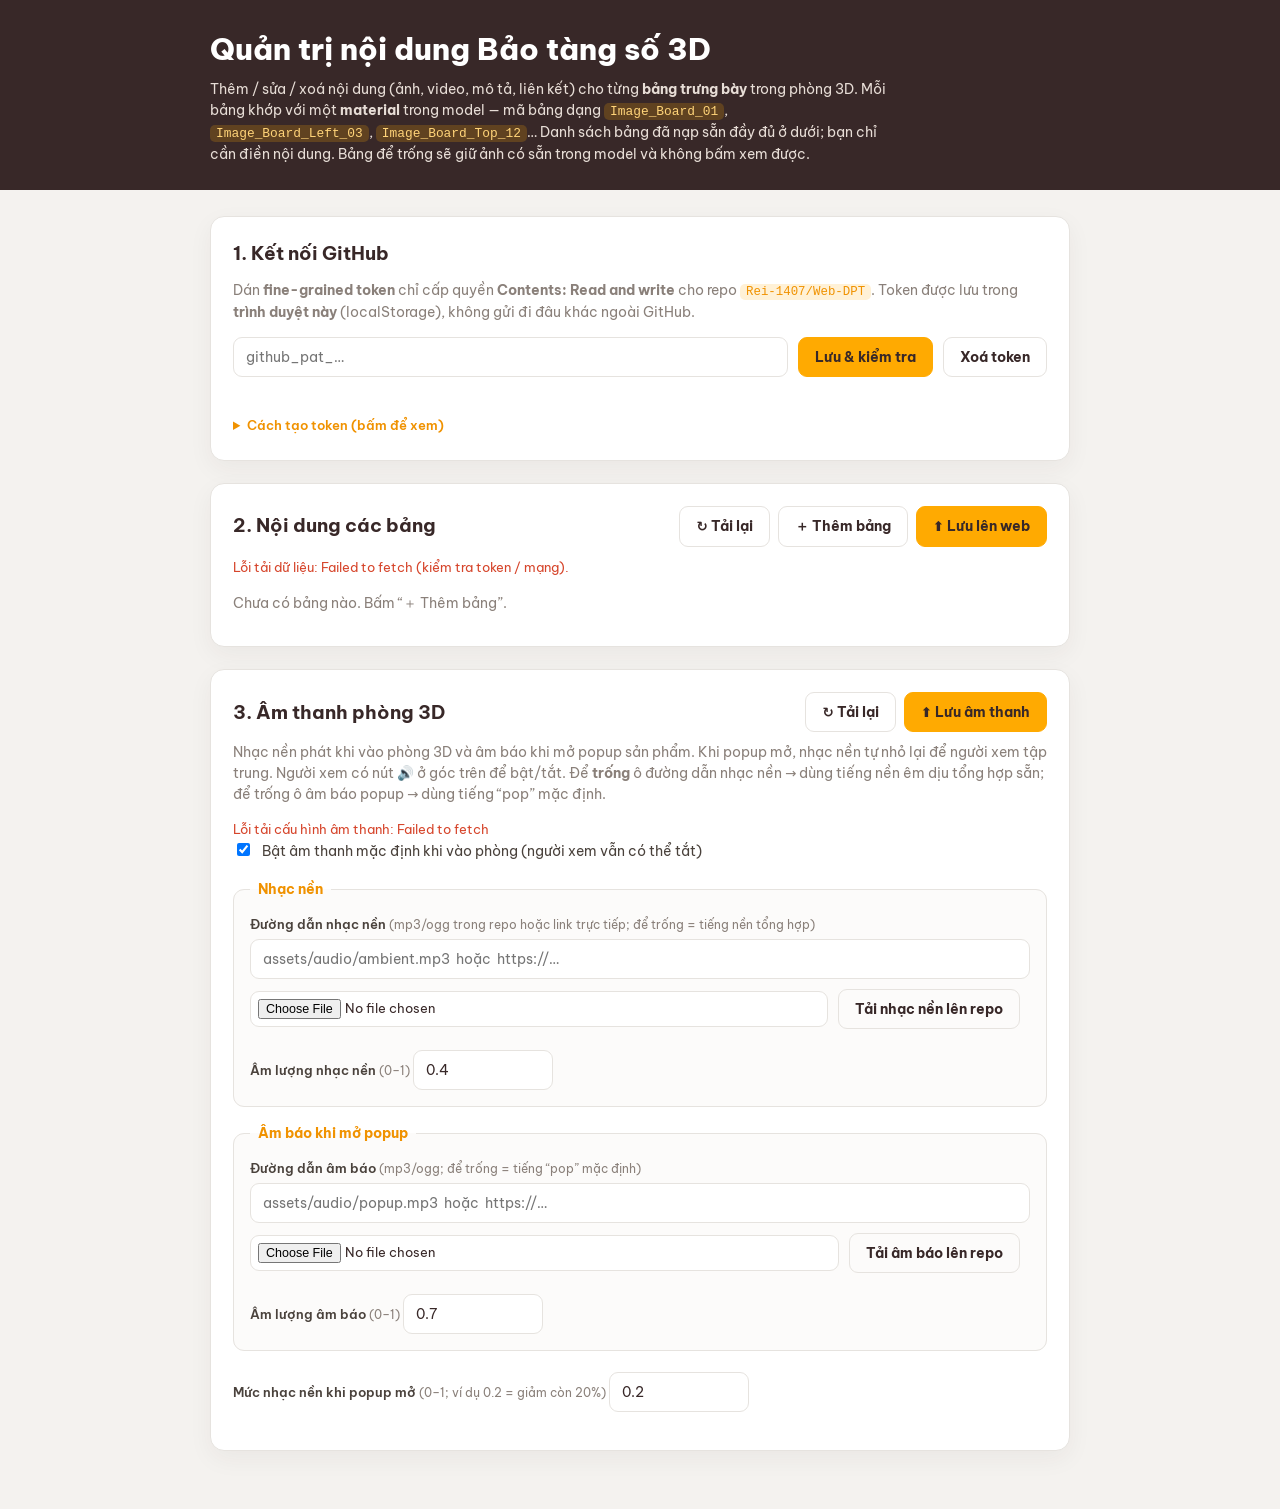
==== admin.html @ fab126c3 "Add 3D model and environment setup for virtual museum experience - Introduced BaoTangSo.glb as the p" ====
<!DOCTYPE html>
<html lang="vi">
<head>
  <meta charset="UTF-8" />
  <meta name="viewport" content="width=device-width, initial-scale=1.0" />
  <meta name="robots" content="noindex, nofollow" />
  <title>Quản trị nội dung – Bảo tàng số 3D</title>
  <link rel="icon" type="image/png" href="assets/img/favicon.png" />

  <link rel="preconnect" href="https://fonts.googleapis.com" />
  <link rel="preconnect" href="https://fonts.gstatic.com" crossorigin />
  <link href="https://fonts.googleapis.com/css2?family=Be+Vietnam+Pro:wght@400;500;600;700;800&display=swap" rel="stylesheet" />
  <link rel="stylesheet" href="assets/css/admin.css" />
</head>
<body>
  <header class="adm-header">
    <div class="adm-wrap">
      <h1>Quản trị nội dung Bảo tàng số 3D</h1>
      <p>Thêm / sửa / xoá nội dung (ảnh, video, mô tả, liên kết) cho từng <b>bảng trưng bày</b> trong phòng 3D.
         Mỗi bảng khớp với một <b>material</b> trong model — mã bảng dạng <code>Image_Board_01</code>,
         <code>Image_Board_Left_03</code>, <code>Image_Board_Top_12</code>… Danh sách bảng đã nạp sẵn đầy đủ ở dưới;
         bạn chỉ cần điền nội dung. Bảng để trống sẽ giữ ảnh có sẵn trong model và không bấm xem được.</p>
    </div>
  </header>

  <main class="adm-wrap adm-main">

    <!-- ================= 1. TOKEN ================= -->
    <section class="adm-card">
      <h2>1. Kết nối GitHub</h2>
      <p class="adm-hint">
        Dán <b>fine-grained token</b> chỉ cấp quyền <b>Contents: Read and write</b> cho repo
        <code>Rei-1407/Web-DPT</code>. Token được lưu trong <b>trình duyệt này</b> (localStorage), không gửi đi đâu khác ngoài GitHub.
      </p>
      <div class="adm-token-row">
        <input id="tokenInput" type="password" placeholder="github_pat_…" autocomplete="off" spellcheck="false" />
        <button id="saveTokenBtn" class="adm-btn adm-btn--primary" type="button">Lưu &amp; kiểm tra</button>
        <button id="clearTokenBtn" class="adm-btn adm-btn--ghost" type="button">Xoá token</button>
      </div>
      <p id="tokenStatus" class="adm-status"></p>
      <details class="adm-help">
        <summary>Cách tạo token (bấm để xem)</summary>
        <ol>
          <li>Vào GitHub → <b>Settings</b> → <b>Developer settings</b> → <b>Personal access tokens</b> → <b>Fine-grained tokens</b> → <b>Generate new token</b>.</li>
          <li><b>Repository access</b>: chọn <b>Only select repositories</b> → <code>Rei-1407/Web-DPT</code>.</li>
          <li><b>Permissions</b> → <b>Repository permissions</b> → <b>Contents</b> = <b>Read and write</b>.</li>
          <li>Generate → copy token (dạng <code>github_pat_…</code>) → dán vào ô trên.</li>
        </ol>
      </details>
    </section>

    <!-- ================= 2. BOARDS ================= -->
    <section class="adm-card">
      <div class="adm-toolbar">
        <h2>2. Nội dung các bảng</h2>
        <div class="adm-toolbar__actions">
          <button id="reloadBtn" class="adm-btn adm-btn--ghost" type="button">↻ Tải lại</button>
          <button id="addBtn" class="adm-btn" type="button">＋ Thêm bảng</button>
          <button id="saveBtn" class="adm-btn adm-btn--primary" type="button">⬆ Lưu lên web</button>
        </div>
      </div>
      <p id="saveStatus" class="adm-status"></p>
      <div id="boardList" class="adm-list"></div>
    </section>

    <!-- ================= 3. ÂM THANH ================= -->
    <section class="adm-card">
      <div class="adm-toolbar">
        <h2>3. Âm thanh phòng 3D</h2>
        <div class="adm-toolbar__actions">
          <button id="reloadSoundBtn" class="adm-btn adm-btn--ghost" type="button">↻ Tải lại</button>
          <button id="saveSoundBtn" class="adm-btn adm-btn--primary" type="button">⬆ Lưu âm thanh</button>
        </div>
      </div>
      <p class="adm-hint">
        Nhạc nền phát khi vào phòng 3D và âm báo khi mở popup sản phẩm. Khi popup mở, nhạc nền tự nhỏ lại để người xem tập trung. Người xem có nút <b>🔊</b> ở góc trên để bật/tắt.
        Để <b>trống</b> ô đường dẫn nhạc nền → dùng tiếng nền êm dịu tổng hợp sẵn; để trống ô âm báo popup → dùng tiếng “pop” mặc định.
      </p>
      <p id="soundStatus" class="adm-status"></p>

      <label class="adm-check">
        <input id="sEnabled" type="checkbox" /> <span>Bật âm thanh mặc định khi vào phòng (người xem vẫn có thể tắt)</span>
      </label>

      <fieldset class="adm-fieldset">
        <legend>Nhạc nền</legend>
        <label class="adm-field">Đường dẫn nhạc nền <span class="adm-muted">(mp3/ogg trong repo hoặc link trực tiếp; để trống = tiếng nền tổng hợp)</span>
          <input id="sBgSrc" placeholder="assets/audio/ambient.mp3  hoặc  https://…" autocomplete="off" />
        </label>
        <div class="adm-upload">
          <input id="sBgFile" type="file" accept="audio/*" />
          <button id="sBgUpload" class="adm-btn adm-btn--ghost" type="button">Tải nhạc nền lên repo</button>
          <span id="sBgUploadStatus" class="adm-status"></span>
        </div>
        <label class="adm-field">Âm lượng nhạc nền <span class="adm-muted">(0–1)</span>
          <input id="sBgVol" type="number" min="0" max="1" step="0.05" value="0.4" />
        </label>
      </fieldset>

      <fieldset class="adm-fieldset">
        <legend>Âm báo khi mở popup</legend>
        <label class="adm-field">Đường dẫn âm báo <span class="adm-muted">(mp3/ogg; để trống = tiếng “pop” mặc định)</span>
          <input id="sPopSrc" placeholder="assets/audio/popup.mp3  hoặc  https://…" autocomplete="off" />
        </label>
        <div class="adm-upload">
          <input id="sPopFile" type="file" accept="audio/*" />
          <button id="sPopUpload" class="adm-btn adm-btn--ghost" type="button">Tải âm báo lên repo</button>
          <span id="sPopUploadStatus" class="adm-status"></span>
        </div>
        <label class="adm-field">Âm lượng âm báo <span class="adm-muted">(0–1)</span>
          <input id="sPopVol" type="number" min="0" max="1" step="0.05" value="0.7" />
        </label>
      </fieldset>

      <label class="adm-field">Mức nhạc nền khi popup mở <span class="adm-muted">(0–1; ví dụ 0.2 = giảm còn 20%)</span>
        <input id="sDuck" type="number" min="0" max="1" step="0.05" value="0.2" />
      </label>
    </section>

  </main>

  <!-- ================= FORM MODAL ================= -->
  <div id="formModal" class="adm-modal" hidden>
    <div class="adm-modal__box">
      <button id="formClose" class="adm-modal__close" type="button">✕</button>
      <h3 id="formTitle">Thêm bảng</h3>

      <label class="adm-field">Mã bảng <span class="adm-muted">(trùng tên material trong model, vd <code>Image_Board_01</code>)</span>
        <input id="fId" placeholder="Image_Board_01" autocomplete="off" />
      </label>

      <label class="adm-field">Loại nội dung
        <select id="fType">
          <option value="image">Ảnh</option>
          <option value="video">Video</option>
        </select>
      </label>

      <label class="adm-field">Đường dẫn ảnh / video <span class="adm-muted">(URL hoặc đường dẫn trong repo)</span>
        <input id="fSrc" placeholder="assets/exhibits/abc.jpg  hoặc  https://…" autocomplete="off" />
      </label>

      <div class="adm-upload">
        <input id="fFile" type="file" accept="image/*,video/*" />
        <button id="uploadBtn" class="adm-btn adm-btn--ghost" type="button">Tải ảnh/video lên repo</button>
        <span id="uploadStatus" class="adm-status"></span>
      </div>
      <p class="adm-hint" style="margin-top:-8px"><b>Ảnh:</b> nên tải lên repo (hiện chắc chắn). <b>Video:</b> tải file mp4 &lt;50MB lên repo, <b>HOẶC dán link YouTube</b> (popup sẽ nhúng phát được). <b>Không dùng link Google Drive / SharePoint “stream”</b> cho ô này — đó là trang xem, không nhúng được (cứ để link đó ở ô “Xem chi tiết”).</p>

      <label class="adm-field">Tiêu đề
        <input id="fTitle" autocomplete="off" />
      </label>

      <label class="adm-field">Mô tả
        <textarea id="fDesc" rows="3"></textarea>
      </label>

      <label class="adm-field">Link “Xem chi tiết” <span class="adm-muted">(tuỳ chọn)</span>
        <input id="fLink" placeholder="https://…" autocomplete="off" />
      </label>

      <div class="adm-modal__actions">
        <button id="formCancel" class="adm-btn adm-btn--ghost" type="button">Huỷ</button>
        <button id="formSave" class="adm-btn adm-btn--primary" type="button">Lưu vào danh sách</button>
      </div>
      <p class="adm-hint">* “Lưu vào danh sách” chỉ cập nhật tạm trong trình duyệt. Bấm <b>⬆ Lưu lên web</b> để đẩy lên repo và hiển thị trên web.</p>
    </div>
  </div>

  <script src="assets/js/admin.js?v=5"></script>
</body>
</html>
---- assets/css/admin.css ----
/* =====================================================================
   admin.css – Trang quản trị nội dung Bảo tàng số 3D
   Dùng cùng bảng màu với site chính (cam #FFAA01 / nâu đậm #382828).
   ===================================================================== */
:root{
  --orange:#FFAA01; --orange-d:#F09200; --dark:#382828;
  --line:#e6e3df; --muted:#8a807a; --bg:#f4f2ef; --danger:#d6452b;
}
*{ box-sizing:border-box; }
body{
  margin:0; background:var(--bg); color:var(--dark);
  font-family:"Be Vietnam Pro", system-ui, sans-serif; line-height:1.55;
}
.adm-wrap{ width:100%; max-width:900px; margin:0 auto; padding:0 20px; }

.adm-header{ background:var(--dark); color:#fff; padding:26px 0 24px; }
.adm-header h1{ margin:0 0 6px; font-size:clamp(22px,3vw,30px); font-weight:800; }
.adm-header p{ margin:0; font-size:14px; color:#e7ddd6; max-width:680px; }
.adm-header code, .adm-card code{ background:rgba(255,170,1,.16); color:var(--orange-d);
  padding:1px 6px; border-radius:5px; font-size:.92em; }
.adm-header code{ color:#ffd479; background:rgba(255,170,1,.2); }

.adm-main{ padding:26px 20px 60px; display:flex; flex-direction:column; gap:22px; }

.adm-card{ background:#fff; border:1px solid var(--line); border-radius:14px;
  padding:22px 22px 24px; box-shadow:0 8px 24px rgba(56,40,40,.05); }
.adm-card h2{ margin:0 0 12px; font-size:19px; font-weight:700; }
.adm-hint{ margin:0 0 14px; font-size:13.5px; color:var(--muted); }
.adm-muted{ color:var(--muted); font-weight:400; font-size:.9em; }

/* ---- token ---- */
.adm-token-row{ display:flex; gap:10px; flex-wrap:wrap; }
.adm-token-row input{ flex:1; min-width:240px; }
.adm-help{ margin-top:14px; font-size:13px; color:#5a5048; }
.adm-help summary{ cursor:pointer; font-weight:600; color:var(--orange-d); }
.adm-help ol{ margin:10px 0 0; padding-left:20px; }
.adm-help li{ margin:4px 0; }

/* ---- inputs ---- */
input, select, textarea{
  font-family:inherit; font-size:14px; color:var(--dark);
  padding:10px 12px; border:1px solid var(--line); border-radius:9px; background:#fff; width:100%;
}
input:focus, select:focus, textarea:focus{ outline:none; border-color:var(--orange); box-shadow:0 0 0 3px rgba(255,170,1,.18); }
textarea{ resize:vertical; }

/* ---- buttons ---- */
.adm-btn{
  font-family:inherit; font-size:13.5px; font-weight:700; cursor:pointer;
  padding:10px 16px; border-radius:9px; border:1px solid var(--line);
  background:#fff; color:var(--dark); transition:background .15s, border-color .15s, transform .05s;
}
.adm-btn:hover{ background:#f6f4f1; }
.adm-btn:active{ transform:translateY(1px); }
.adm-btn--primary{ background:var(--orange); border-color:var(--orange); color:var(--dark); }
.adm-btn--primary:hover{ background:var(--orange-d); border-color:var(--orange-d); }
.adm-btn--ghost{ background:transparent; }
.adm-btn--danger{ color:var(--danger); border-color:#eccac2; }
.adm-btn--danger:hover{ background:#fbeeea; }

/* ---- toolbar ---- */
.adm-toolbar{ display:flex; align-items:center; justify-content:space-between; gap:14px; flex-wrap:wrap; margin-bottom:10px; }
.adm-toolbar h2{ margin:0; }
.adm-toolbar__actions{ display:flex; gap:8px; flex-wrap:wrap; }

/* ---- status ---- */
.adm-status{ margin:6px 0 0; font-size:13px; color:#3a7d44; min-height:18px; }
.adm-status.is-error{ color:var(--danger); }

/* ---- list ---- */
.adm-list{ display:flex; flex-direction:column; gap:12px; margin-top:8px; }
.adm-empty{ color:var(--muted); font-size:14px; margin:8px 0; }
.adm-item{ display:flex; align-items:center; gap:14px; padding:12px;
  border:1px solid var(--line); border-radius:11px; background:#fcfbfa; }
.adm-thumb{ width:64px; height:64px; flex:none; border-radius:8px; object-fit:cover;
  background:#eee; display:flex; align-items:center; justify-content:center; font-size:24px; color:#bbb; }
.adm-thumb--empty{ border:1px dashed #d6d1cb; }
.adm-thumb--video{ background:#2b2b2b; color:#fff; }
.adm-item__body{ flex:1; min-width:0; }
.adm-item__id{ font-size:12.5px; color:var(--muted); font-weight:600; letter-spacing:.2px; }
.adm-tag{ display:inline-block; margin-left:6px; padding:1px 7px; border-radius:999px;
  background:rgba(255,170,1,.18); color:var(--orange-d); font-size:11px; }
.adm-item__title{ font-size:15.5px; font-weight:700; margin:1px 0; white-space:nowrap; overflow:hidden; text-overflow:ellipsis; }
.adm-item__desc{ font-size:13px; color:#665d56; display:-webkit-box; -webkit-line-clamp:2; -webkit-box-orient:vertical; overflow:hidden; }
.adm-item__actions{ display:flex; gap:8px; flex:none; }

/* ---- modal ---- */
.adm-modal{ position:fixed; inset:0; z-index:50; background:rgba(40,28,28,.5);
  display:flex; align-items:flex-start; justify-content:center; padding:30px 16px; overflow:auto; }
.adm-modal[hidden]{ display:none; }
.adm-modal__box{ position:relative; width:100%; max-width:520px; background:#fff;
  border-radius:14px; padding:24px 24px 22px; box-shadow:0 24px 60px rgba(0,0,0,.35); }
.adm-modal__box h3{ margin:0 0 16px; font-size:19px; }
.adm-modal__close{ position:absolute; top:12px; right:14px; border:none; background:none;
  font-size:18px; cursor:pointer; color:#999; }
.adm-field{ display:block; font-size:13px; font-weight:600; color:#4a423c; margin-bottom:14px; }
.adm-field input, .adm-field select, .adm-field textarea{ margin-top:5px; font-weight:400; }
.adm-upload{ display:flex; align-items:center; gap:10px; flex-wrap:wrap; margin:-4px 0 16px; }
.adm-upload input[type=file]{ flex:1; min-width:180px; padding:7px; font-size:12.5px; }
.adm-modal__actions{ display:flex; justify-content:flex-end; gap:10px; margin-top:4px; }

/* ---- cấu hình âm thanh ---- */
.adm-check{ display:flex; align-items:flex-start; gap:9px; font-size:14px; color:#4a423c; margin:2px 0 16px; cursor:pointer; }
.adm-check input{ width:auto; margin-top:2px; flex:none; }
.adm-fieldset{ border:1px solid var(--line); border-radius:11px; padding:14px 16px 2px; margin:0 0 16px; background:#fcfbfa; }
.adm-fieldset legend{ padding:0 8px; font-size:13.5px; font-weight:700; color:var(--orange-d); }
.adm-fieldset .adm-field:last-child{ margin-bottom:14px; }
#sBgVol, #sPopVol, #sDuck{ max-width:140px; }

@media (max-width:560px){
  .adm-item{ flex-wrap:wrap; }
  .adm-item__actions{ width:100%; }
}
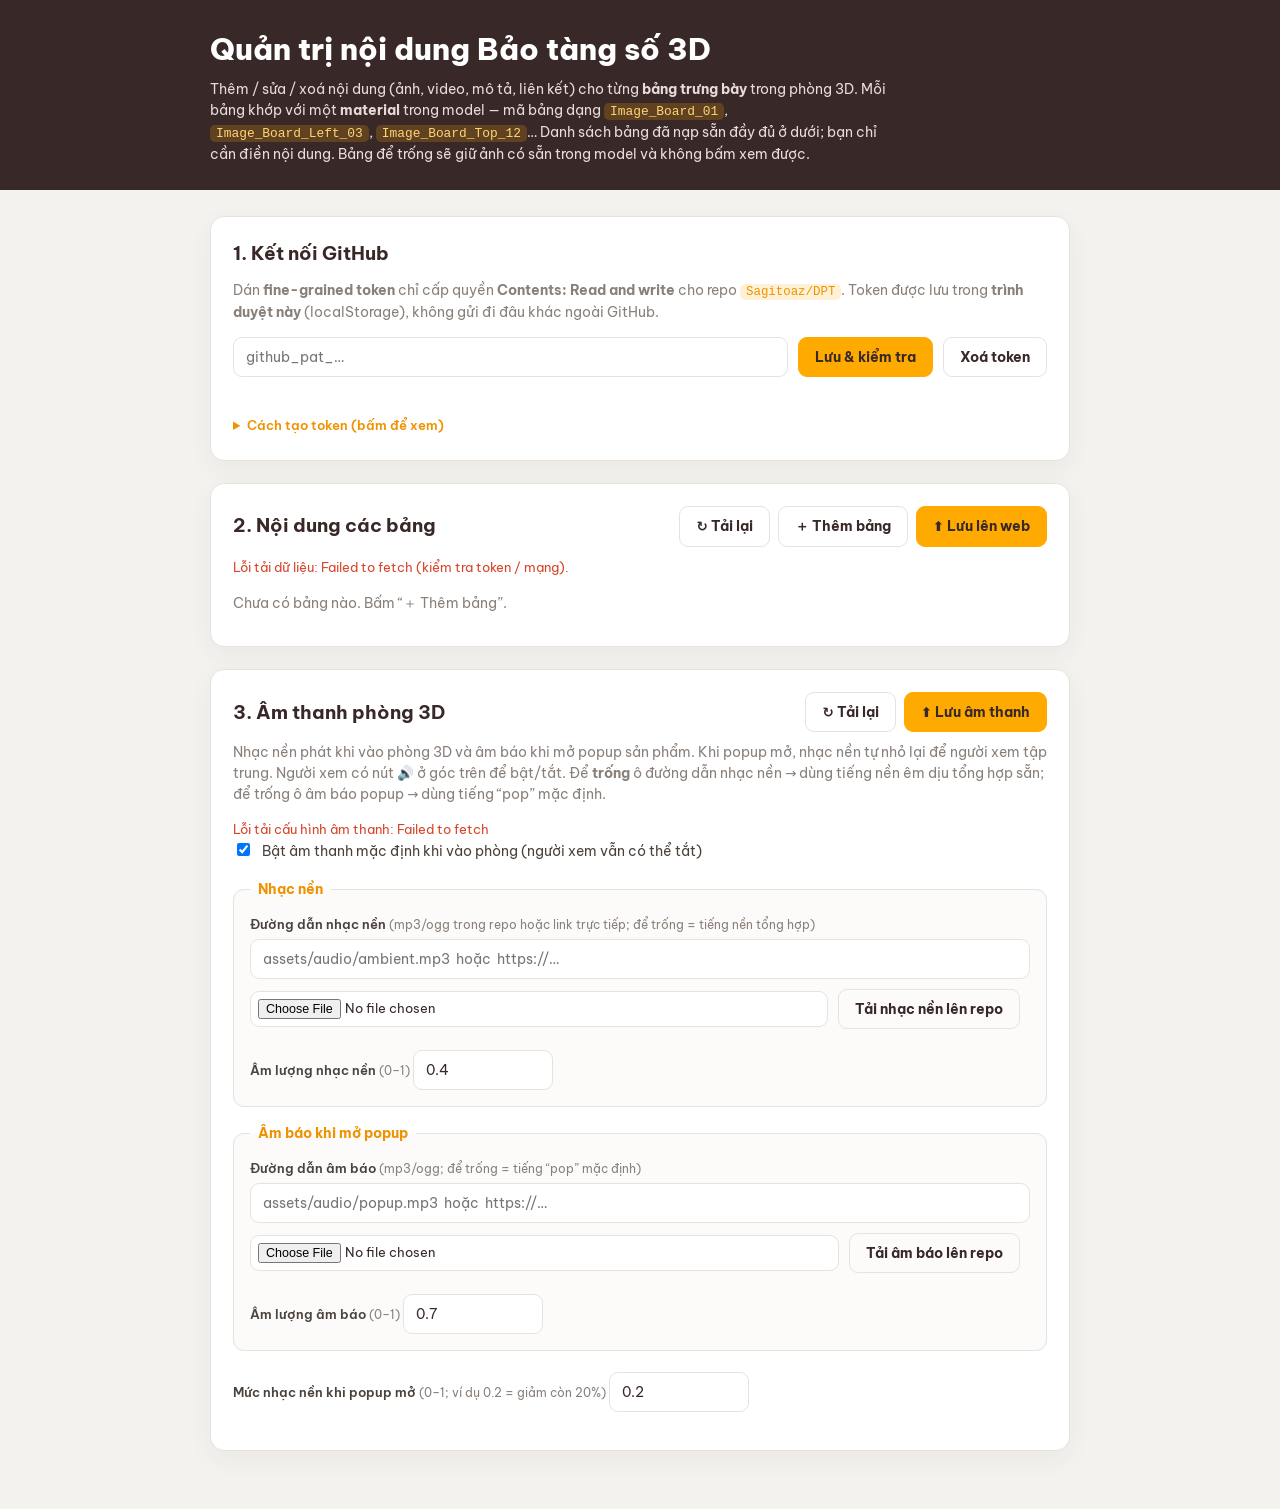
==== commit f77f71aa: "Update repository references in admin files to reflect new ownership" ====
--- a/admin.html
+++ b/admin.html
@@ -30,7 +30,7 @@
       <h2>1. Kết nối GitHub</h2>
       <p class="adm-hint">
         Dán <b>fine-grained token</b> chỉ cấp quyền <b>Contents: Read and write</b> cho repo
-        <code>Rei-1407/Web-DPT</code>. Token được lưu trong <b>trình duyệt này</b> (localStorage), không gửi đi đâu khác ngoài GitHub.
+        <code>Sagitoaz/DPT</code>. Token được lưu trong <b>trình duyệt này</b> (localStorage), không gửi đi đâu khác ngoài GitHub.
       </p>
       <div class="adm-token-row">
         <input id="tokenInput" type="password" placeholder="github_pat_…" autocomplete="off" spellcheck="false" />
@@ -42,7 +42,7 @@
         <summary>Cách tạo token (bấm để xem)</summary>
         <ol>
           <li>Vào GitHub → <b>Settings</b> → <b>Developer settings</b> → <b>Personal access tokens</b> → <b>Fine-grained tokens</b> → <b>Generate new token</b>.</li>
-          <li><b>Repository access</b>: chọn <b>Only select repositories</b> → <code>Rei-1407/Web-DPT</code>.</li>
+          <li><b>Repository access</b>: chọn <b>Only select repositories</b> → <code>Sagitoaz/DPT</code>.</li>
           <li><b>Permissions</b> → <b>Repository permissions</b> → <b>Contents</b> = <b>Read and write</b>.</li>
           <li>Generate → copy token (dạng <code>github_pat_…</code>) → dán vào ô trên.</li>
         </ol>
@@ -167,6 +167,6 @@
     </div>
   </div>
 
-  <script src="assets/js/admin.js?v=5"></script>
+  <script src="assets/js/admin.js?v=6"></script>
 </body>
 </html>
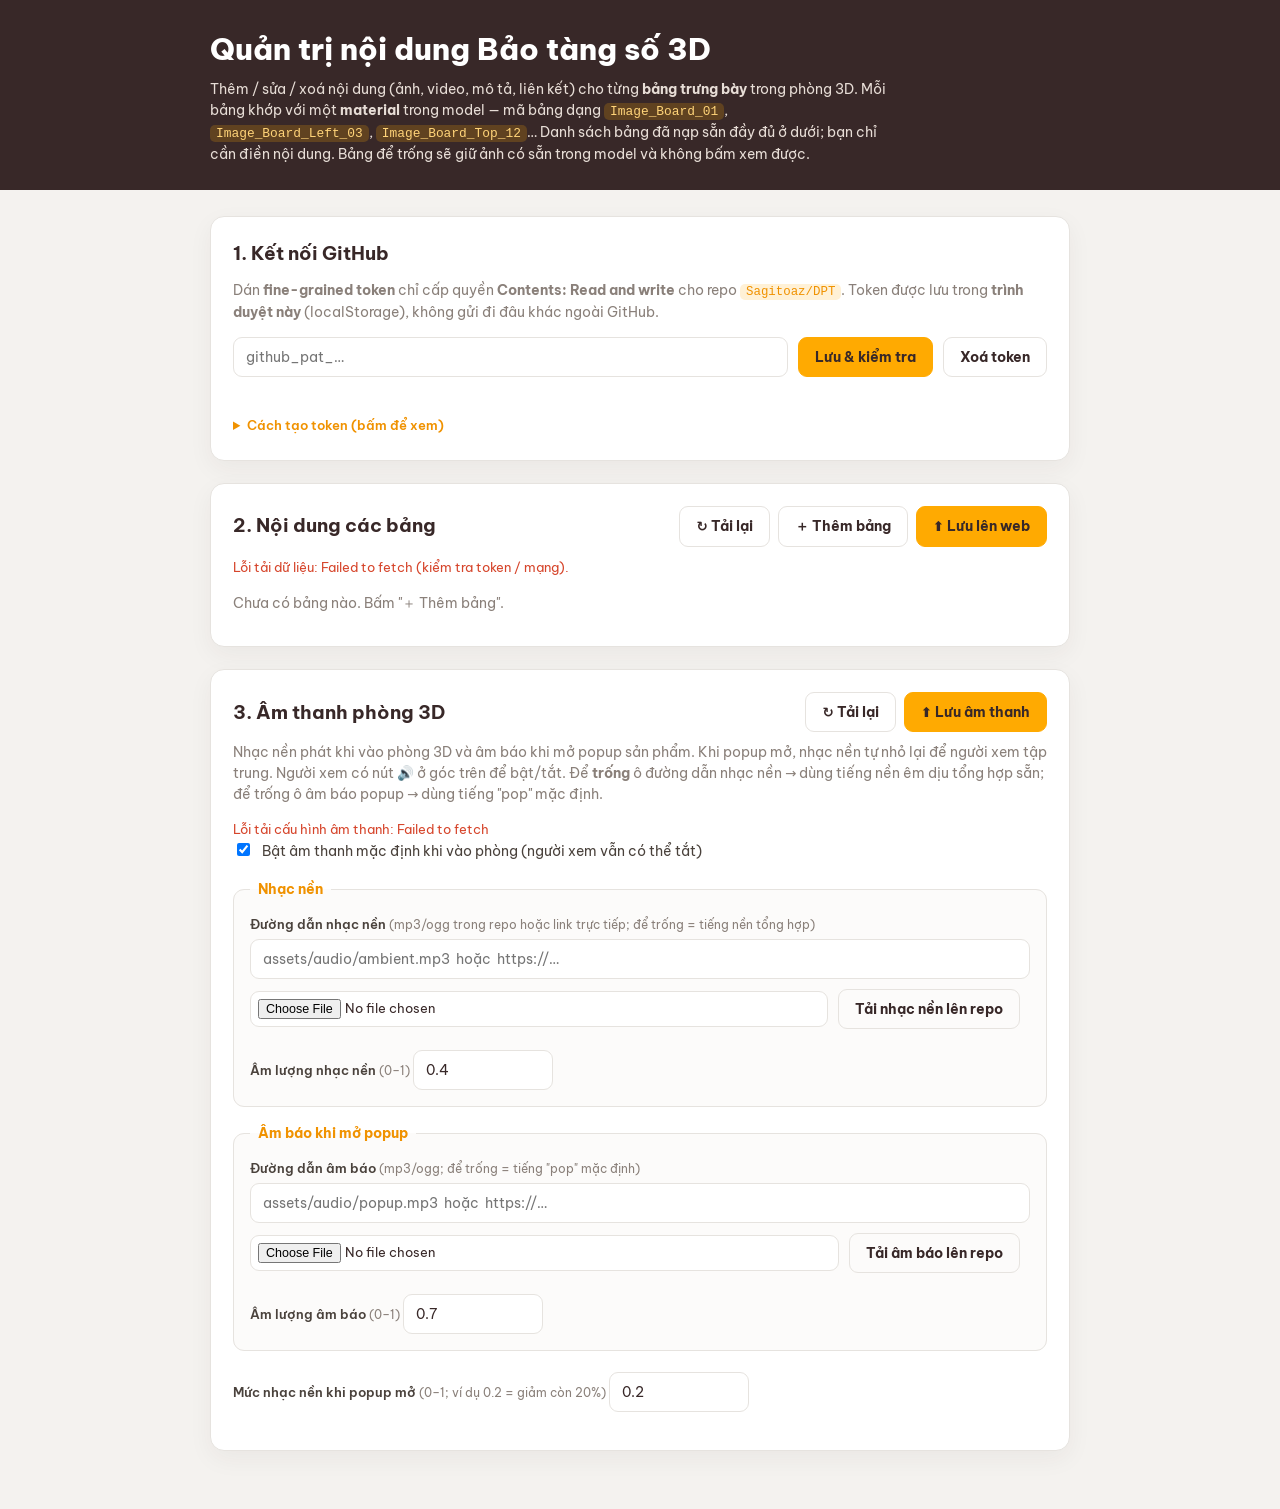
==== commit 0837c12f: "Cập nhật giao diện và chức năng quản trị nội dung: thêm hỗ trợ thumbnail cho video, cải thiện ngôn n" ====
--- a/admin.html
+++ b/admin.html
@@ -74,7 +74,7 @@
       </div>
       <p class="adm-hint">
         Nhạc nền phát khi vào phòng 3D và âm báo khi mở popup sản phẩm. Khi popup mở, nhạc nền tự nhỏ lại để người xem tập trung. Người xem có nút <b>🔊</b> ở góc trên để bật/tắt.
-        Để <b>trống</b> ô đường dẫn nhạc nền → dùng tiếng nền êm dịu tổng hợp sẵn; để trống ô âm báo popup → dùng tiếng “pop” mặc định.
+        Để <b>trống</b> ô đường dẫn nhạc nền → dùng tiếng nền êm dịu tổng hợp sẵn; để trống ô âm báo popup → dùng tiếng "pop" mặc định.
       </p>
       <p id="soundStatus" class="adm-status"></p>
 
@@ -99,7 +99,7 @@
 
       <fieldset class="adm-fieldset">
         <legend>Âm báo khi mở popup</legend>
-        <label class="adm-field">Đường dẫn âm báo <span class="adm-muted">(mp3/ogg; để trống = tiếng “pop” mặc định)</span>
+        <label class="adm-field">Đường dẫn âm báo <span class="adm-muted">(mp3/ogg; để trống = tiếng "pop" mặc định)</span>
           <input id="sPopSrc" placeholder="assets/audio/popup.mp3  hoặc  https://…" autocomplete="off" />
         </label>
         <div class="adm-upload">
@@ -145,17 +145,33 @@
         <button id="uploadBtn" class="adm-btn adm-btn--ghost" type="button">Tải ảnh/video lên repo</button>
         <span id="uploadStatus" class="adm-status"></span>
       </div>
-      <p class="adm-hint" style="margin-top:-8px"><b>Ảnh:</b> nên tải lên repo (hiện chắc chắn). <b>Video:</b> tải file mp4 &lt;50MB lên repo, <b>HOẶC dán link YouTube</b> (popup sẽ nhúng phát được). <b>Không dùng link Google Drive / SharePoint “stream”</b> cho ô này — đó là trang xem, không nhúng được (cứ để link đó ở ô “Xem chi tiết”).</p>
+      <p class="adm-hint" style="margin-top:-8px"><b>Ảnh:</b> nên tải lên repo (hiện chắc chắn). <b>Video:</b> tải file mp4 &lt;50MB lên repo, <b>HOẶC dán link YouTube</b> (popup sẽ nhúng phát được). <b>Không dùng link Google Drive / SharePoint "stream"</b> cho ô này — đó là trang xem, không nhúng được (cứ để link đó ở ô "Xem chi tiết").</p>
+
+      <!-- Ảnh đại diện video: hiện khi loại = video -->
+      <div id="fThumbRow" style="display:none">
+        <label class="adm-field">Ảnh đại diện (thumbnail) cho video <span class="adm-muted">(tuỳ chọn – tránh hiển thị đen sì khi phát trên bảng 3D)</span>
+          <input id="fThumb" placeholder="assets/exhibits/abc_thumb.jpg  hoặc  https://…" autocomplete="off" />
+        </label>
+        <div class="adm-upload">
+          <input id="fThumbFile" type="file" accept="image/*" />
+          <button id="uploadThumbBtn" class="adm-btn adm-btn--ghost" type="button">Tải thumbnail lên repo</button>
+          <span id="uploadThumbStatus" class="adm-status"></span>
+        </div>
+      </div>
 
       <label class="adm-field">Tiêu đề
         <input id="fTitle" autocomplete="off" />
       </label>
 
-      <label class="adm-field">Mô tả
+      <label class="adm-field">Mô tả <span class="adm-muted">(Tiếng Việt)</span>
         <textarea id="fDesc" rows="3"></textarea>
       </label>
 
-      <label class="adm-field">Link “Xem chi tiết” <span class="adm-muted">(tuỳ chọn)</span>
+      <label class="adm-field">Mô tả <span class="adm-muted">(English)</span>
+        <textarea id="fDescEn" rows="3" placeholder="English description (optional)"></textarea>
+      </label>
+
+      <label class="adm-field">Link "Xem chi tiết" <span class="adm-muted">(tuỳ chọn)</span>
         <input id="fLink" placeholder="https://…" autocomplete="off" />
       </label>
 
@@ -163,10 +179,10 @@
         <button id="formCancel" class="adm-btn adm-btn--ghost" type="button">Huỷ</button>
         <button id="formSave" class="adm-btn adm-btn--primary" type="button">Lưu vào danh sách</button>
       </div>
-      <p class="adm-hint">* “Lưu vào danh sách” chỉ cập nhật tạm trong trình duyệt. Bấm <b>⬆ Lưu lên web</b> để đẩy lên repo và hiển thị trên web.</p>
+      <p class="adm-hint">* "Lưu vào danh sách" chỉ cập nhật tạm trong trình duyệt. Bấm <b>⬆ Lưu lên web</b> để đẩy lên repo và hiển thị trên web.</p>
     </div>
   </div>
 
-  <script src="assets/js/admin.js?v=6"></script>
+  <script src="assets/js/admin.js?v=7"></script>
 </body>
 </html>
